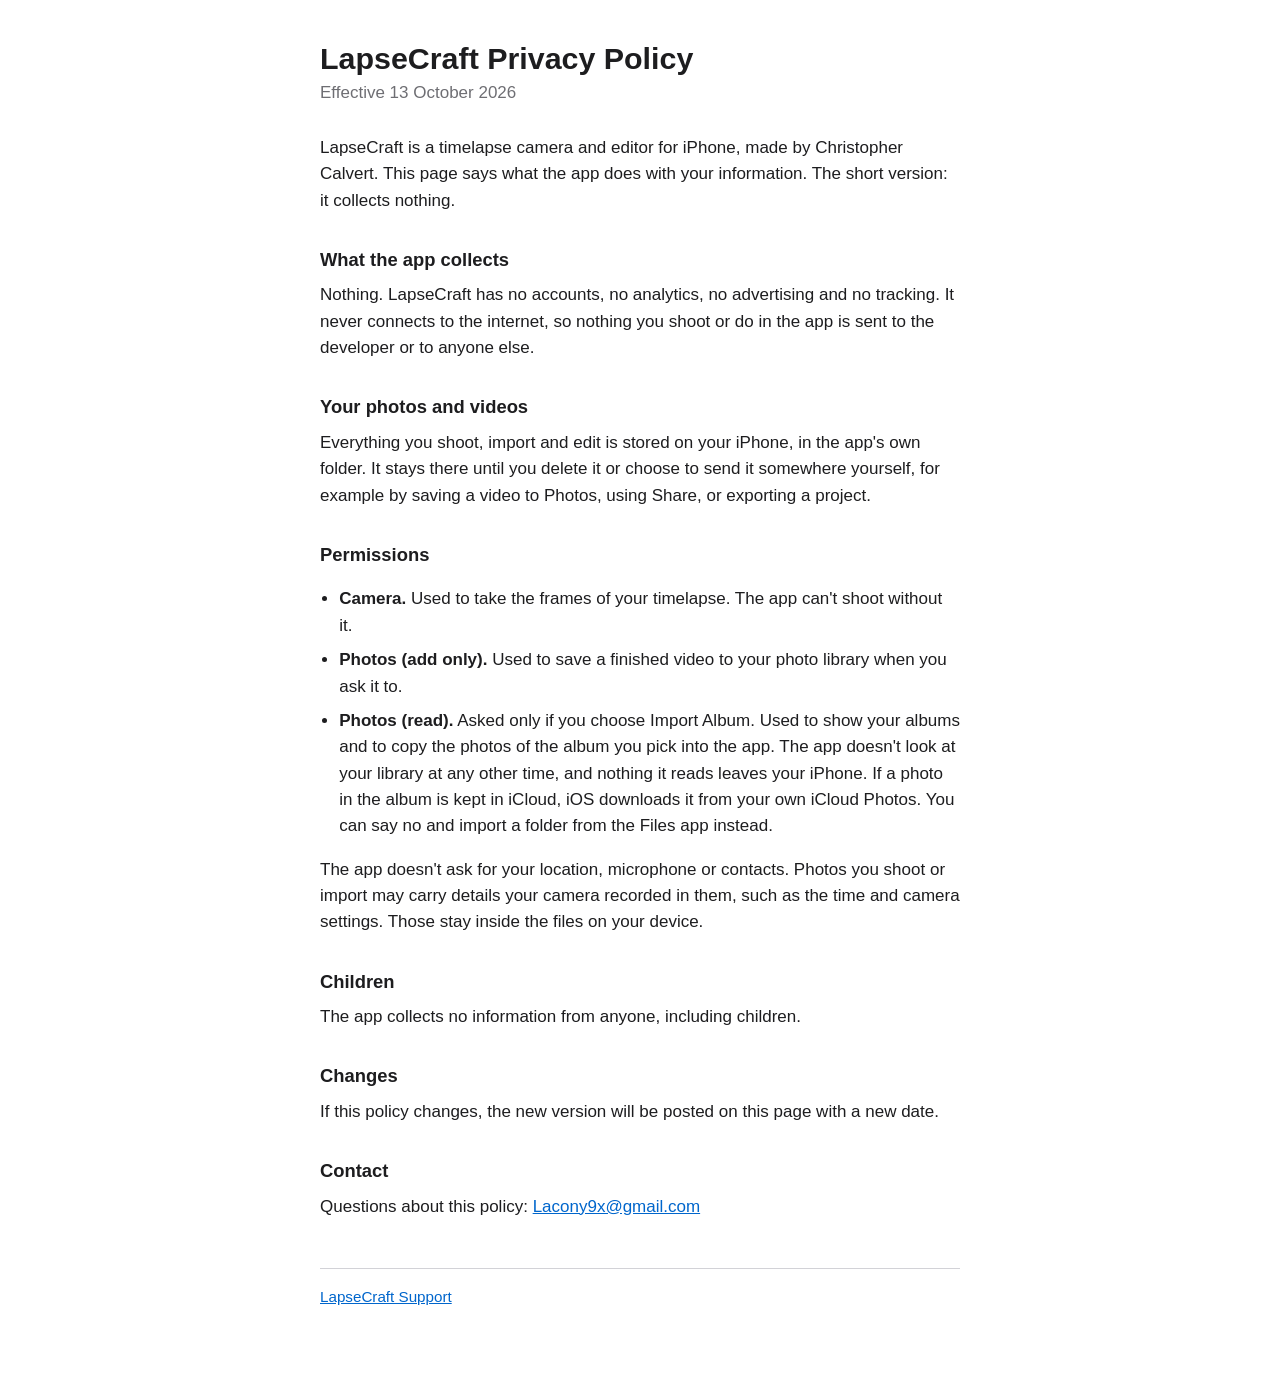
==== privacy.html @ 05854d79 "Privacy policy: Import Album reads the album you pick" ====
<!doctype html>
<html lang="en">
<head>
<meta charset="utf-8">
<meta name="viewport" content="width=device-width, initial-scale=1">
<title>LapseCraft Privacy Policy</title>
<link rel="stylesheet" href="style.css">
</head>
<body>
<h1>LapseCraft Privacy Policy</h1>
<p class="sub">Effective 13 October 2026</p>

<p>LapseCraft is a timelapse camera and editor for iPhone, made by Christopher Calvert. This page says what the app does with your information. The short version: it collects nothing.</p>

<h2>What the app collects</h2>
<p>Nothing. LapseCraft has no accounts, no analytics, no advertising and no tracking. It never connects to the internet, so nothing you shoot or do in the app is sent to the developer or to anyone else.</p>

<h2>Your photos and videos</h2>
<p>Everything you shoot, import and edit is stored on your iPhone, in the app's own folder. It stays there until you delete it or choose to send it somewhere yourself, for example by saving a video to Photos, using Share, or exporting a project.</p>

<h2>Permissions</h2>
<ul>
<li><strong>Camera.</strong> Used to take the frames of your timelapse. The app can't shoot without it.</li>
<li><strong>Photos (add only).</strong> Used to save a finished video to your photo library when you ask it to.</li>
<li><strong>Photos (read).</strong> Asked only if you choose Import Album. Used to show your albums and to copy the photos of the album you pick into the app. The app doesn't look at your library at any other time, and nothing it reads leaves your iPhone. If a photo in the album is kept in iCloud, iOS downloads it from your own iCloud Photos. You can say no and import a folder from the Files app instead.</li>
</ul>
<p>The app doesn't ask for your location, microphone or contacts. Photos you shoot or import may carry details your camera recorded in them, such as the time and camera settings. Those stay inside the files on your device.</p>

<h2>Children</h2>
<p>The app collects no information from anyone, including children.</p>

<h2>Changes</h2>
<p>If this policy changes, the new version will be posted on this page with a new date.</p>

<h2>Contact</h2>
<p>Questions about this policy: <a href="mailto:Lacony9x@gmail.com">Lacony9x@gmail.com</a></p>

<nav><a href="support.html">LapseCraft Support</a></nav>
</body>
</html>
---- style.css ----
:root { color-scheme: light dark; }
body {
  font: 17px/1.55 -apple-system, BlinkMacSystemFont, "Helvetica Neue", Arial, sans-serif;
  max-width: 40rem; margin: 0 auto; padding: 2.5rem 1.25rem 4rem;
  background: #fff; color: #1d1d1f;
}
h1 { font-size: 1.9rem; line-height: 1.2; margin: 0 0 .25rem; }
h2 { font-size: 1.15rem; margin: 2rem 0 .4rem; }
p, li { margin: .5rem 0; }
h3 { font-size: 1.02rem; margin: 1.6rem 0 .3rem; }
ul { padding-left: 1.2rem; }
.sub { color: #6e6e73; margin: 0 0 1.75rem; }
a { color: #0066cc; }
nav { margin-top: 3rem; padding-top: 1rem; border-top: 1px solid #d2d2d7; font-size: .95rem; }

/* The home page: wider, with the banner, the screenshots and three columns. */
body.home { max-width: 60rem; }
.banner { display: block; width: 100%; height: auto; border-radius: 18px; margin: 0 0 2rem; }
.home h1 { font-size: 2.1rem; text-wrap: balance; }
.lead { font-size: 1.15rem; max-width: 40rem; }
.shots { display: flex; gap: 1rem; overflow-x: auto; margin: 2rem -1.25rem; padding: 0 1.25rem .75rem;
         scroll-snap-type: x proximity; }
/* Two rows of screenshots, the app in light and in dark, each under its name. */
.look { margin: 2rem 0 0; font-size: .95rem; font-weight: 600; color: #6e6e73; }
.look + .shots { margin-top: .6rem; margin-bottom: 0; }
.shots + .features { margin-top: 2rem; }
.shots img { flex: none; width: min(15rem, 62vw); height: auto; border-radius: 14px; scroll-snap-align: center; }
.features { display: grid; grid-template-columns: repeat(auto-fit, minmax(16rem, 1fr)); gap: 0 2.5rem; }
.features section { min-width: 0; }
.features ul { padding-left: 1.1rem; margin: 0; }
@media (max-width: 30rem) { .banner { border-radius: 12px; } .home h1 { font-size: 1.7rem; } }

@media (prefers-color-scheme: dark) {
  body { background: #000; color: #f5f5f7; }
  .sub, .look { color: #a1a1a6; }
  a { color: #4da3ff; }
  nav { border-top-color: #38383a; }
}
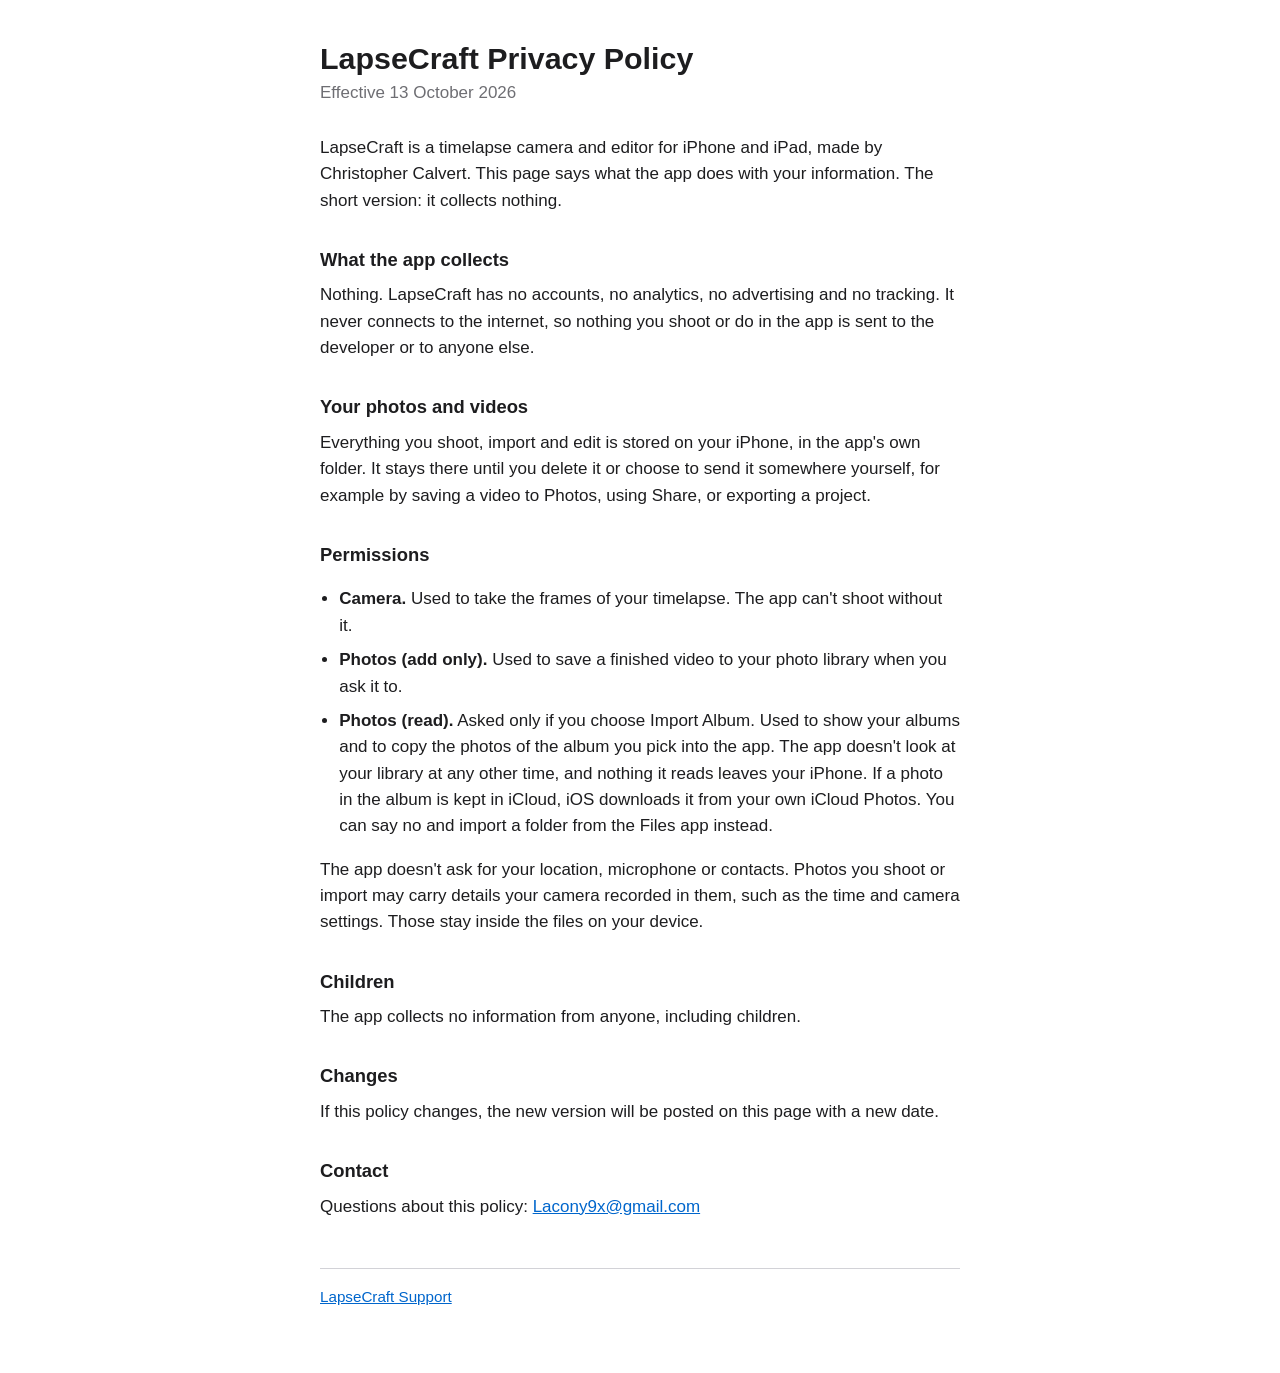
==== commit 877424c6: "iPhone and iPad wording; real Apple Watch screenshots (D-778)" ====
--- a/privacy.html
+++ b/privacy.html
@@ -4,13 +4,13 @@
 <meta charset="utf-8">
 <meta name="viewport" content="width=device-width, initial-scale=1">
 <title>LapseCraft Privacy Policy</title>
-<link rel="stylesheet" href="style.css">
+<link rel="stylesheet" href="style.css?v=2026-10-20">
 </head>
 <body>
 <h1>LapseCraft Privacy Policy</h1>
 <p class="sub">Effective 13 October 2026</p>
 
-<p>LapseCraft is a timelapse camera and editor for iPhone, made by Christopher Calvert. This page says what the app does with your information. The short version: it collects nothing.</p>
+<p>LapseCraft is a timelapse camera and editor for iPhone and iPad, made by Christopher Calvert. This page says what the app does with your information. The short version: it collects nothing.</p>
 
 <h2>What the app collects</h2>
 <p>Nothing. LapseCraft has no accounts, no analytics, no advertising and no tracking. It never connects to the internet, so nothing you shoot or do in the app is sent to the developer or to anyone else.</p>
--- a/style.css
+++ b/style.css
@@ -13,9 +13,8 @@
 a { color: #0066cc; }
 nav { margin-top: 3rem; padding-top: 1rem; border-top: 1px solid #d2d2d7; font-size: .95rem; }
 
-/* The home page: wider, with the banner, the screenshots and three columns. */
+/* The home page: wider, with the search video, the screenshots and three columns. */
 body.home { max-width: 60rem; }
-.banner { display: block; width: 100%; height: auto; border-radius: 18px; margin: 0 0 2rem; }
 .home h1 { font-size: 2.1rem; text-wrap: balance; }
 .lead { font-size: 1.15rem; max-width: 40rem; }
 .shots { display: flex; gap: 1rem; overflow-x: auto; margin: 2rem -1.25rem; padding: 0 1.25rem .75rem;
@@ -23,12 +22,16 @@
 /* Two rows of screenshots, the app in light and in dark, each under its name. */
 .look { margin: 2rem 0 0; font-size: .95rem; font-weight: 600; color: #6e6e73; }
 .look + .shots { margin-top: .6rem; margin-bottom: 0; }
-.shots + .features { margin-top: 2rem; }
+/* The search video at the top, where the banner was (D-685); the two rows after the features (D-686). */
+.search video { display: block; width: 100%; height: auto; margin: 0 0 2rem; border-radius: 18px; background: #000; }
+/* The eight screens on one sheet, light or dark, before the two rows (D-688). */
 .shots img { flex: none; width: min(15rem, 62vw); height: auto; border-radius: 14px; scroll-snap-align: center; }
 .features { display: grid; grid-template-columns: repeat(auto-fit, minmax(16rem, 1fr)); gap: 0 2.5rem; }
 .features section { min-width: 0; }
 .features ul { padding-left: 1.1rem; margin: 0; }
-@media (max-width: 30rem) { .banner { border-radius: 12px; } .home h1 { font-size: 1.7rem; } }
+.watch { display: flex; gap: .6rem; margin: .6rem 0 .2rem; }
+.watch img { width: min(7.5rem, 38vw); height: auto; border-radius: 1.4rem; box-shadow: 0 0 0 1px rgba(128, 128, 128, .35); }
+@media (max-width: 30rem) { .search video { border-radius: 12px; } .home h1 { font-size: 1.7rem; } }
 
 @media (prefers-color-scheme: dark) {
   body { background: #000; color: #f5f5f7; }
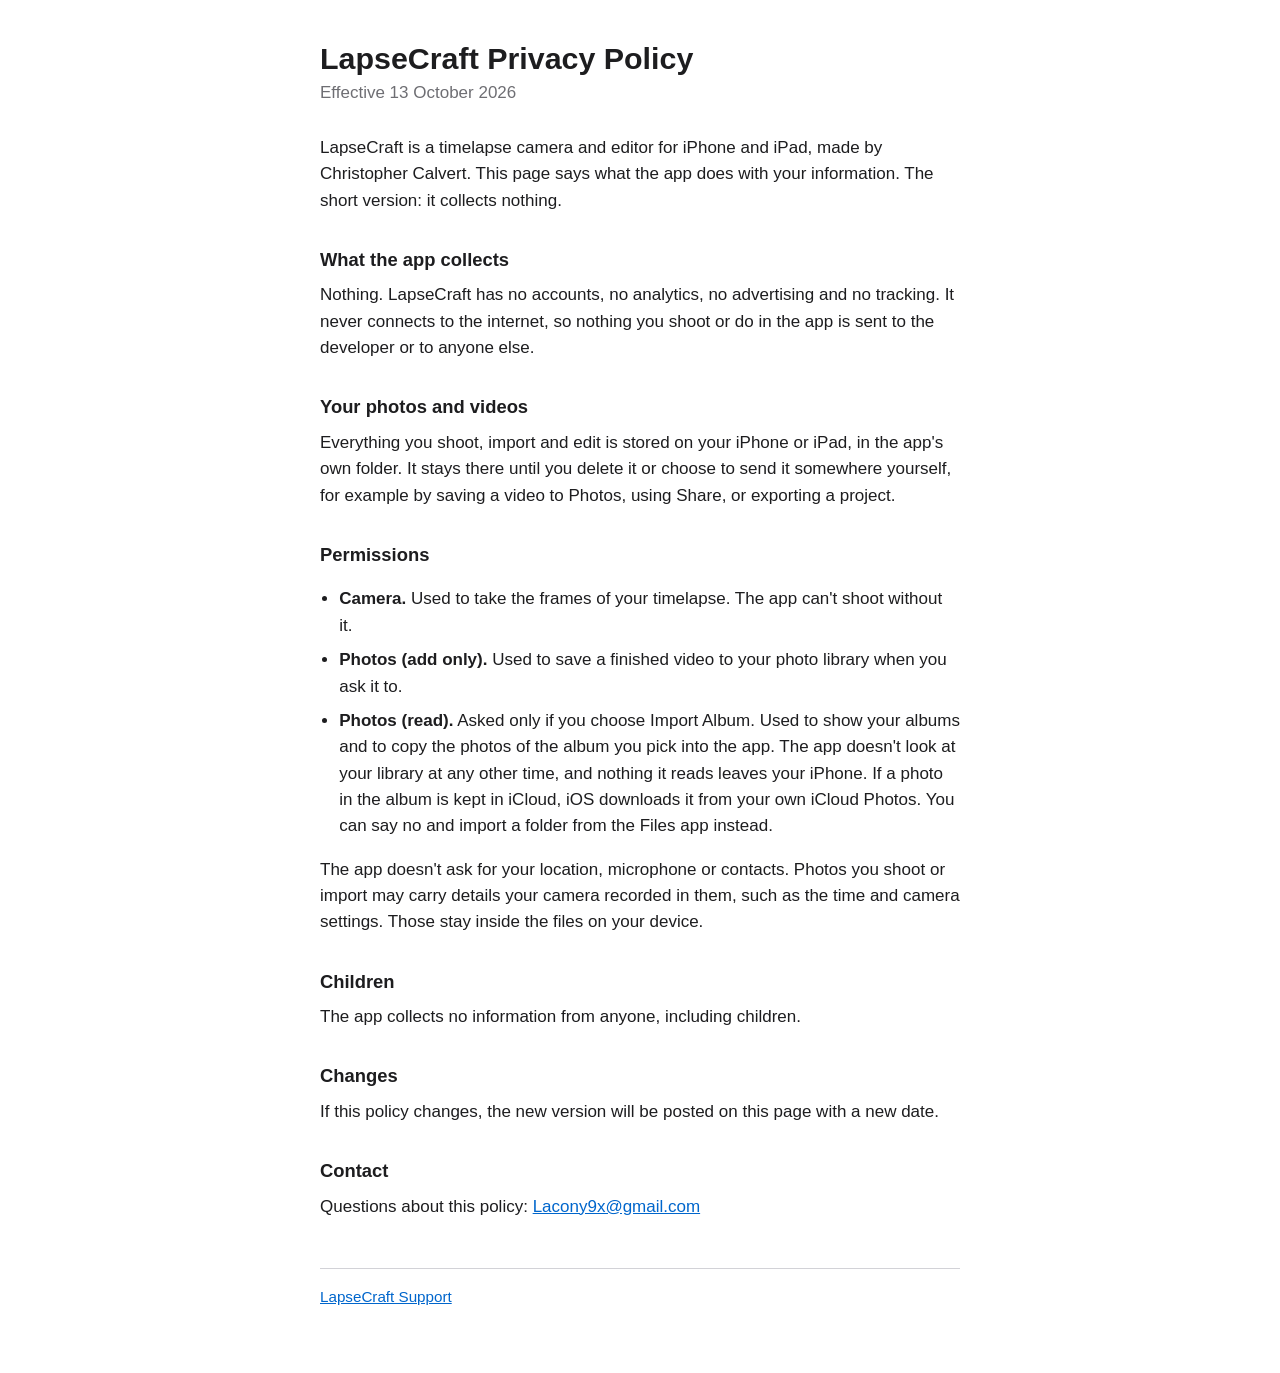
==== commit 36ecb52a: "iPad wording on the support and privacy pages; Import Project mentioned" ====
--- a/privacy.html
+++ b/privacy.html
@@ -16,7 +16,7 @@
 <p>Nothing. LapseCraft has no accounts, no analytics, no advertising and no tracking. It never connects to the internet, so nothing you shoot or do in the app is sent to the developer or to anyone else.</p>
 
 <h2>Your photos and videos</h2>
-<p>Everything you shoot, import and edit is stored on your iPhone, in the app's own folder. It stays there until you delete it or choose to send it somewhere yourself, for example by saving a video to Photos, using Share, or exporting a project.</p>
+<p>Everything you shoot, import and edit is stored on your iPhone or iPad, in the app's own folder. It stays there until you delete it or choose to send it somewhere yourself, for example by saving a video to Photos, using Share, or exporting a project.</p>
 
 <h2>Permissions</h2>
 <ul>
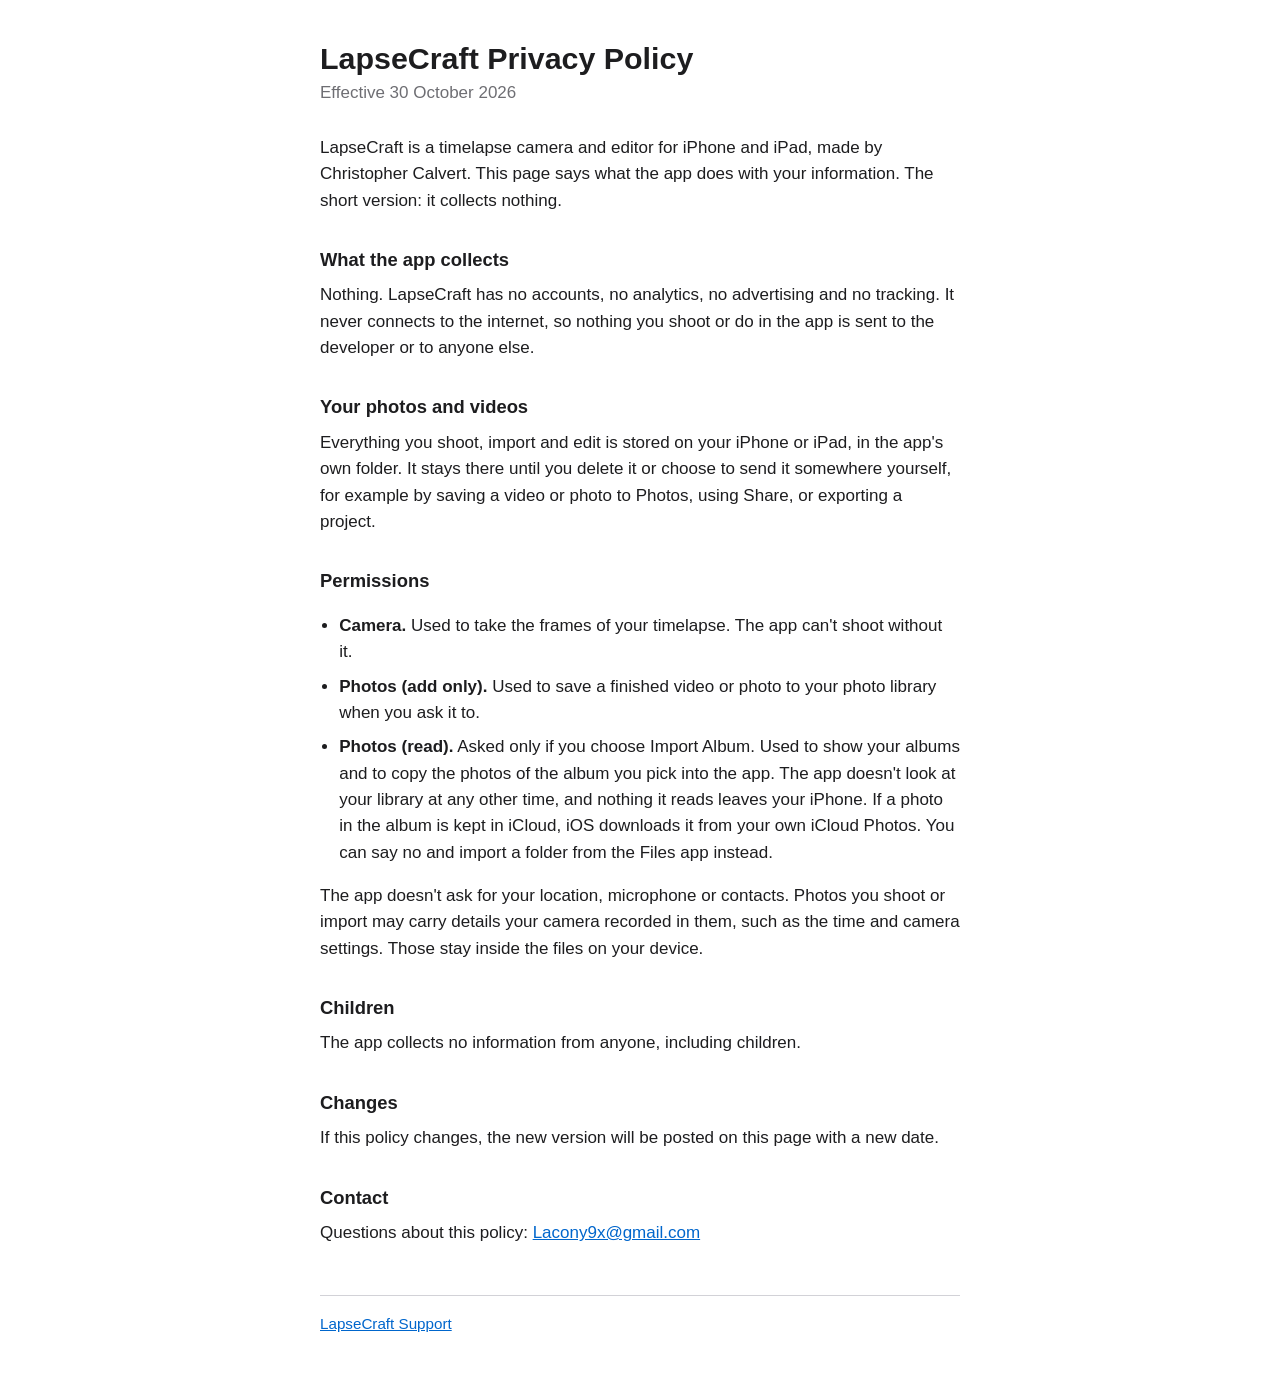
==== commit 5e0ac375: "ProRes limits on the home page; the privacy policy's Photos line covers photos Co-Authored-By: Claud" ====
--- a/privacy.html
+++ b/privacy.html
@@ -8,7 +8,7 @@
 </head>
 <body>
 <h1>LapseCraft Privacy Policy</h1>
-<p class="sub">Effective 13 October 2026</p>
+<p class="sub">Effective 30 October 2026</p>
 
 <p>LapseCraft is a timelapse camera and editor for iPhone and iPad, made by Christopher Calvert. This page says what the app does with your information. The short version: it collects nothing.</p>
 
@@ -16,12 +16,12 @@
 <p>Nothing. LapseCraft has no accounts, no analytics, no advertising and no tracking. It never connects to the internet, so nothing you shoot or do in the app is sent to the developer or to anyone else.</p>
 
 <h2>Your photos and videos</h2>
-<p>Everything you shoot, import and edit is stored on your iPhone or iPad, in the app's own folder. It stays there until you delete it or choose to send it somewhere yourself, for example by saving a video to Photos, using Share, or exporting a project.</p>
+<p>Everything you shoot, import and edit is stored on your iPhone or iPad, in the app's own folder. It stays there until you delete it or choose to send it somewhere yourself, for example by saving a video or photo to Photos, using Share, or exporting a project.</p>
 
 <h2>Permissions</h2>
 <ul>
 <li><strong>Camera.</strong> Used to take the frames of your timelapse. The app can't shoot without it.</li>
-<li><strong>Photos (add only).</strong> Used to save a finished video to your photo library when you ask it to.</li>
+<li><strong>Photos (add only).</strong> Used to save a finished video or photo to your photo library when you ask it to.</li>
 <li><strong>Photos (read).</strong> Asked only if you choose Import Album. Used to show your albums and to copy the photos of the album you pick into the app. The app doesn't look at your library at any other time, and nothing it reads leaves your iPhone. If a photo in the album is kept in iCloud, iOS downloads it from your own iCloud Photos. You can say no and import a folder from the Files app instead.</li>
 </ul>
 <p>The app doesn't ask for your location, microphone or contacts. Photos you shoot or import may carry details your camera recorded in them, such as the time and camera settings. Those stay inside the files on your device.</p>
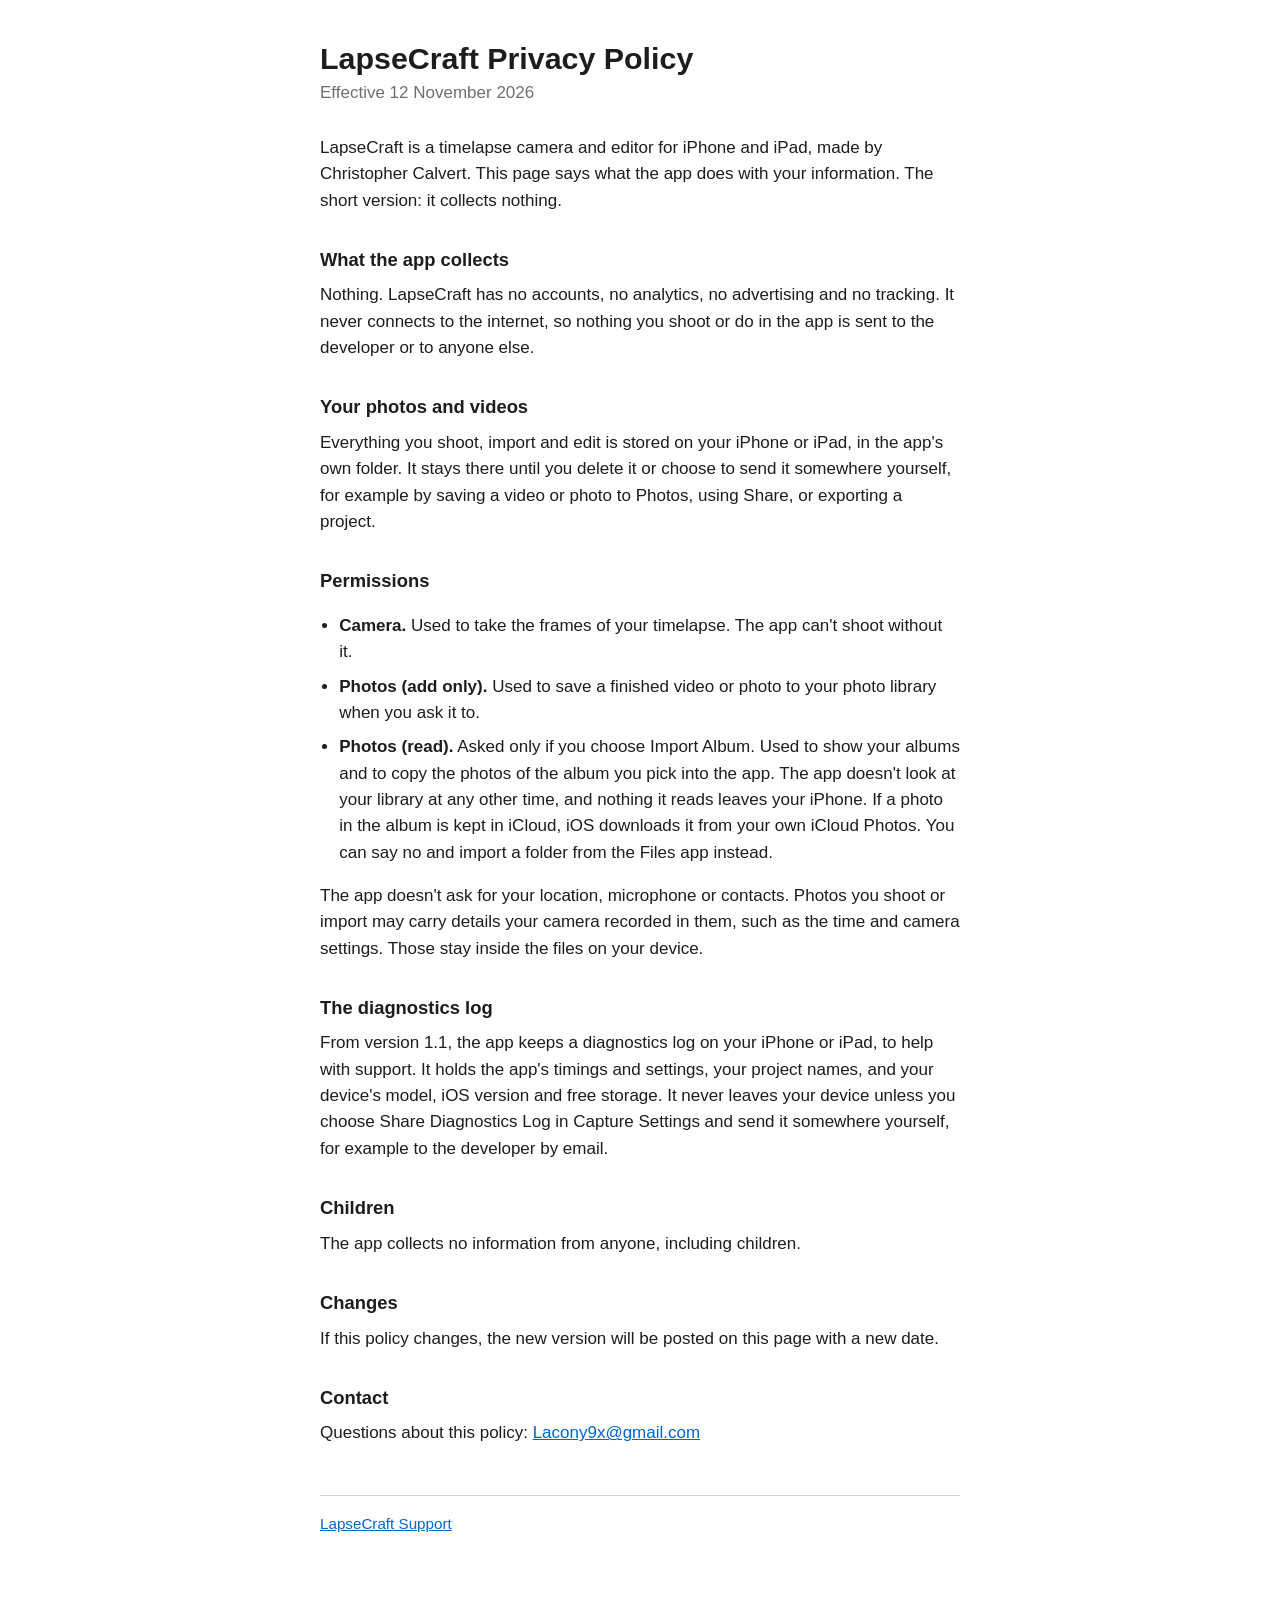
==== commit 2b8aec91: "Privacy policy: the diagnostics log (from 1.1)" ====
--- a/privacy.html
+++ b/privacy.html
@@ -8,7 +8,7 @@
 </head>
 <body>
 <h1>LapseCraft Privacy Policy</h1>
-<p class="sub">Effective 30 October 2026</p>
+<p class="sub">Effective 12 November 2026</p>
 
 <p>LapseCraft is a timelapse camera and editor for iPhone and iPad, made by Christopher Calvert. This page says what the app does with your information. The short version: it collects nothing.</p>
 
@@ -26,6 +26,9 @@
 </ul>
 <p>The app doesn't ask for your location, microphone or contacts. Photos you shoot or import may carry details your camera recorded in them, such as the time and camera settings. Those stay inside the files on your device.</p>
 
+<h2>The diagnostics log</h2>
+<p>From version 1.1, the app keeps a diagnostics log on your iPhone or iPad, to help with support. It holds the app's timings and settings, your project names, and your device's model, iOS version and free storage. It never leaves your device unless you choose Share Diagnostics Log in Capture Settings and send it somewhere yourself, for example to the developer by email.</p>
+
 <h2>Children</h2>
 <p>The app collects no information from anyone, including children.</p>
 
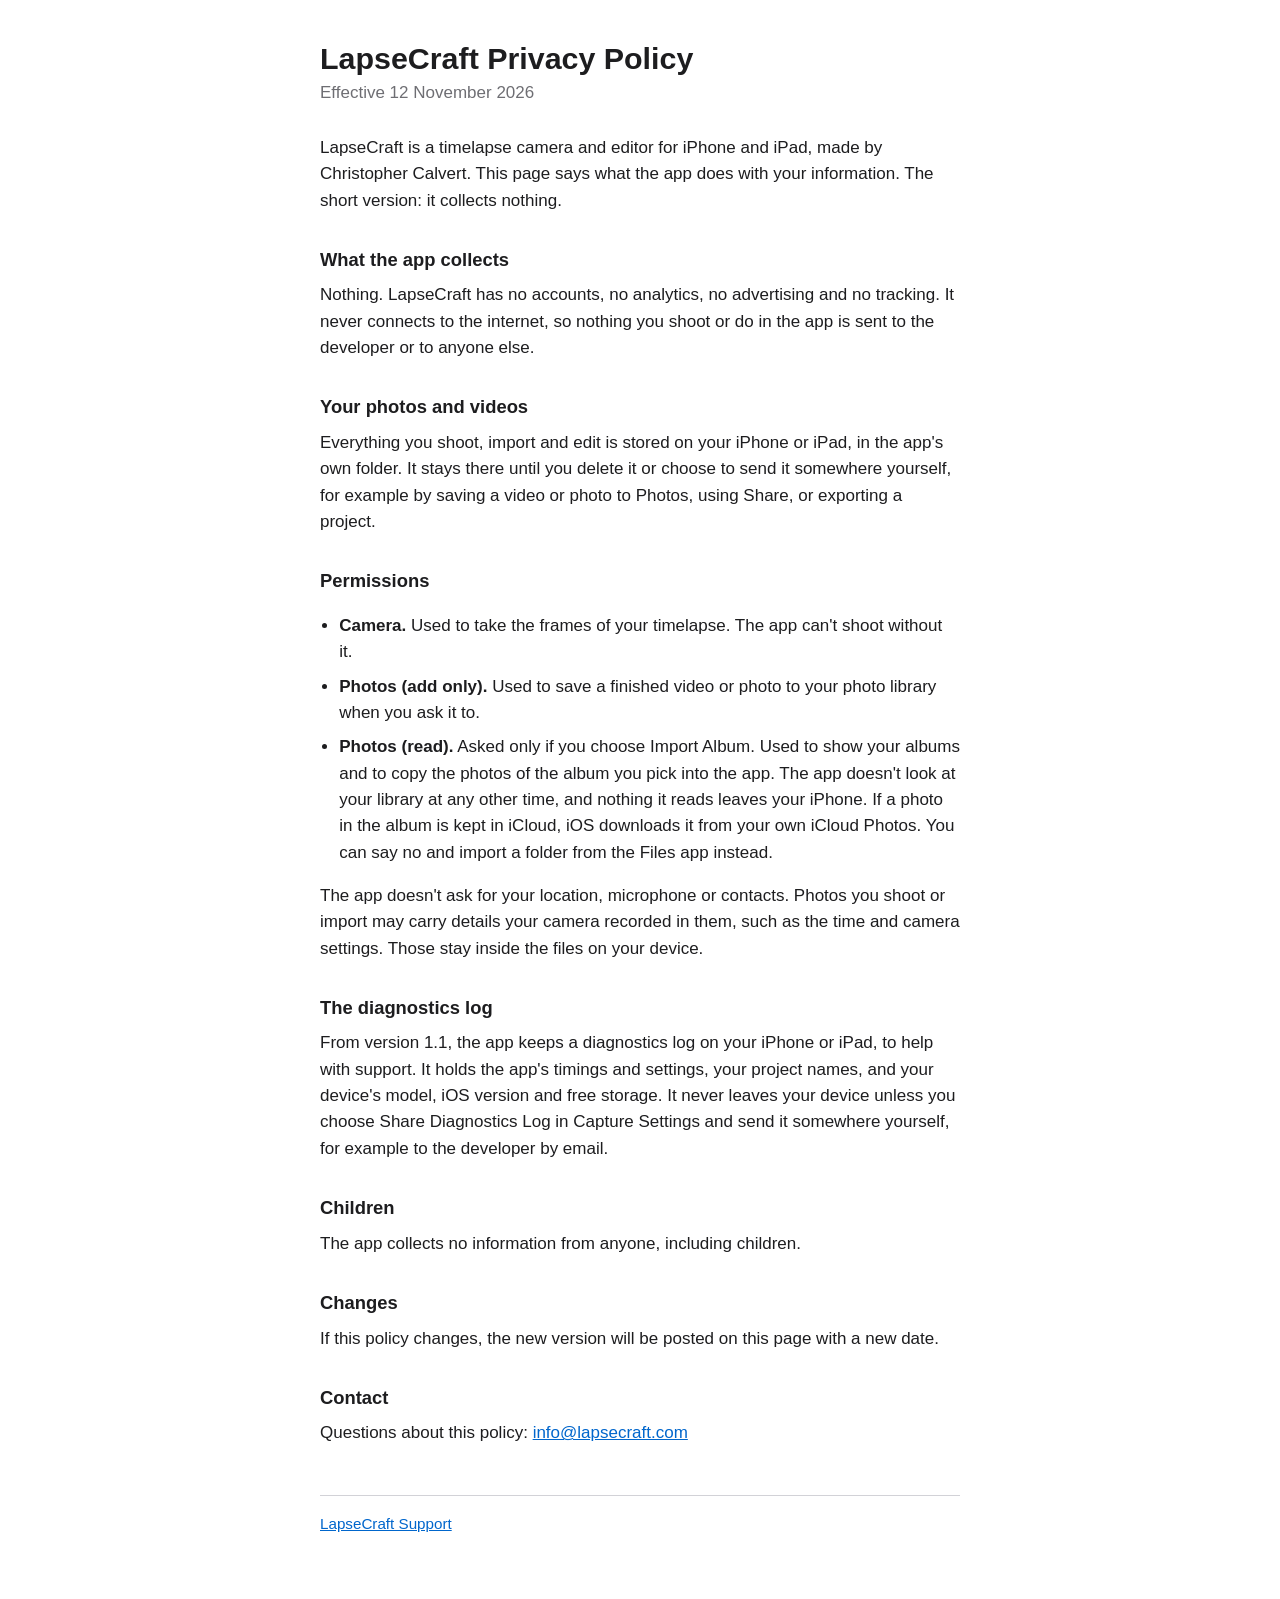
==== commit 4b669a13: "Contact addresses: support@ and info@lapsecraft.com" ====
--- a/privacy.html
+++ b/privacy.html
@@ -36,7 +36,7 @@
 <p>If this policy changes, the new version will be posted on this page with a new date.</p>
 
 <h2>Contact</h2>
-<p>Questions about this policy: <a href="mailto:Lacony9x@gmail.com">Lacony9x@gmail.com</a></p>
+<p>Questions about this policy: <a href="mailto:info@lapsecraft.com">info@lapsecraft.com</a></p>
 
 <nav><a href="support.html">LapseCraft Support</a></nav>
 </body>
